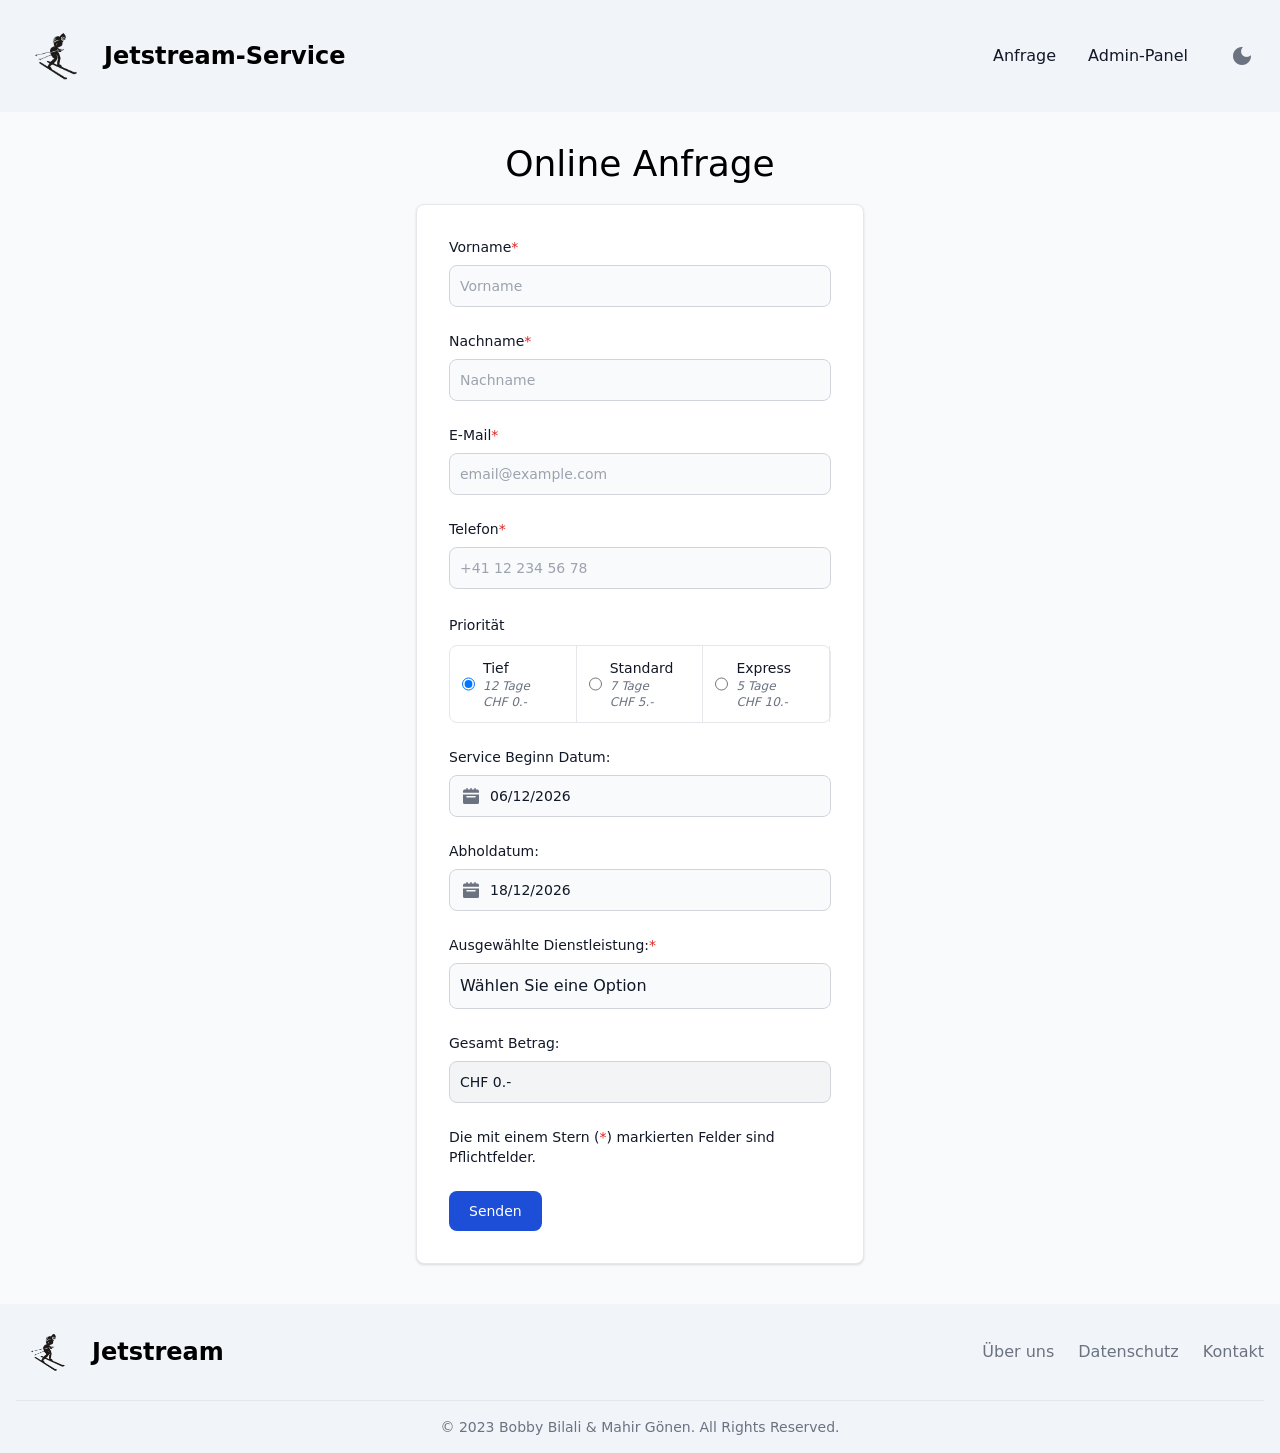
==== JetstreamSkiserviceAPI/wwwroot/index.html @ 2a2b3fb5 "add validation, change frontend into wwwroot" ====
<!DOCTYPE html>
<html lang="en">
  <head>
    <!-- TEMPLATE_START: templates\head.html -->
    <meta charset="UTF-8" />
    <meta name="viewport" content="width=device-width, initial-scale=1.0" />
    <link
      rel="stylesheet"
      href="https://fonts.googleapis.com/css2?family=Material+Symbols+Outlined:opsz,wght,FILL,GRAD@20..48,100..700,0..1,-50..200"
    />
    <link href="./css/styles.css" rel="stylesheet" />

    <!-- TEMPLATE_END: templates\head.html -->
    <title>Online Anfrage</title>
  </head>
  <body class="flex flex-col">
    <!-- TEMPLATE_START: templates\navigation.html -->
    <nav
      class="fixed z-50 w-full border-gray-200 dark:bg-gray-900 bg-slate-100"
    >
      <div
        class="flex flex-wrap items-center justify-between max-w-screen-xl p-4 mx-auto"
      >
        <a href="index.html" class="flex items-center">
          <img src="./assets/img/logo.png" class="h-20 mr-2 logo" alt="Logo" />
          <span
            class="self-center text-2xl font-semibold whitespace-nowrap dark:text-white"
            >Jetstream-Service</span
          >
        </a>
        <button
          data-collapse-toggle="navbar-default"
          type="button"
          class="inline-flex items-center justify-center w-10 h-10 p-2 text-sm text-gray-500 rounded-lg md:hidden hover:bg-gray-100 focus:outline-none focus:ring-2 focus:ring-gray-200 dark:text-gray-400 dark:hover:bg-gray-700 dark:focus:ring-gray-600"
          aria-controls="navbar-default"
          aria-expanded="false"
        >
          <span class="sr-only">Open main menu</span>
          <svg
            class="w-5 h-5"
            aria-hidden="true"
            xmlns="http://www.w3.org/2000/svg"
            fill="none"
            viewBox="0 0 17 14"
          >
            <path
              stroke="currentColor"
              stroke-linecap="round"
              stroke-linejoin="round"
              stroke-width="2"
              d="M1 1h15M1 7h15M1 13h15"
            />
          </svg>
        </button>
        <div class="hidden w-full md:block md:w-auto" id="navbar-menu">
          <ul
            class="flex flex-col items-center p-4 mt-4 font-medium border rounded-lg md:p-0 md:flex-row md:space-x-8 md:mt-0 md:border-0 dark:bg-gray-800 md:dark:bg-gray-900 dark:border-gray-700"
          >
            <li>
              <a
                data-page="form"
                href="index.html"
                class="block py-2 pl-3 pr-4 text-gray-900 rounded hover:bg-gray-100 md:hover:bg-transparent md:border-0 md:hover:text-blue-700 md:p-0 dark:text-white md:dark:hover:text-blue-500 dark:hover:bg-gray-700 dark:hover:text-white md:dark:hover:bg-transparent"
                >Anfrage</a
              >
            </li>
            <li>
              <a
                data-page="admin"
                href="admin.html"
                class="block py-2 pl-3 pr-4 text-gray-900 rounded hover:bg-gray-100 md:hover:bg-transparent md:border-0 md:hover:text-blue-700 md:p-0 dark:text-white md:dark:hover:text-blue-500 dark:hover:bg-gray-700 dark:hover:text-white md:dark:hover:bg-transparent"
                >Admin-Panel</a
              >
            </li>
            <li>
              <button
                id="theme-toggle"
                type="button"
                class="text-gray-500 dark:text-gray-400 hover:bg-gray-100 dark:hover:bg-gray-700 focus:outline-none focus:ring-4 focus:ring-gray-200 dark:focus:ring-gray-700 rounded-lg text-sm p-2.5"
              >
                <span
                  class="flex justify-start material-symbols-outlined material-fill"
                  id="theme-toggle-icon"
                >
                  dark_mode
                </span>
              </button>
            </li>
          </ul>
        </div>
      </div>
    </nav>

    <!-- TEMPLATE_END: templates\navigation.html -->
    <div
      class="flex items-center justify-center min-h-[70vh] flex-1 flex-col bg-slate-50 dark:bg-slate-800"
      id="form-wrapper"
    >
      <h1 class="pb-5 text-4xl text-center mt-36 dark:text-slate-100">
        Online Anfrage
      </h1>

      <div
        class="w-full max-w-md p-4 mb-10 bg-white border border-gray-200 rounded-lg shadow sm:p-6 md:p-8 dark:bg-gray-800 dark:border-gray-700"
      >
        <form id="submitForm">
          <!-- input -->
          <div class="mb-6">
            <label
              for="firstname"
              class="block mb-2 text-sm font-medium text-gray-900 dark:text-white"
              >Vorname<span class="text-red-600">*</span></label
            >

            <input
              type="text"
              id="firstname"
              class="bg-gray-50 border border-gray-300 text-gray-900 text-sm rounded-lg focus:ring-blue-500 focus:border-blue-500 block w-full p-2.5 dark:bg-gray-700 dark:border-gray-600 dark:placeholder-gray-400 dark:text-white dark:focus:ring-blue-500 dark:focus:border-blue-500"
              placeholder="Vorname"
              required
            />
            <p class="mb-2 text-red-600" id="errorMessageFirstName"></p>
          </div>

          <div class="mb-6">
            <label
              for="lastname"
              class="block mb-2 text-sm font-medium text-gray-900 dark:text-white"
              >Nachname<span class="text-red-600">*</span></label
            >
            <input
              type="text"
              id="lastname"
              class="bg-gray-50 border border-gray-300 text-gray-900 text-sm rounded-lg focus:ring-blue-500 focus:border-blue-500 block w-full p-2.5 dark:bg-gray-700 dark:border-gray-600 dark:placeholder-gray-400 dark:text-white dark:focus:ring-blue-500 dark:focus:border-blue-500"
              placeholder="Nachname"
              required
            />
            <p class="mb-2 text-red-600" id="errorMessageLastName"></p>
          </div>

          <div class="mb-6">
            <label
              for="email"
              class="block mb-2 text-sm font-medium text-gray-900 dark:text-white"
              >E-Mail<span class="text-red-600">*</span></label
            >
            <input
              type="email"
              id="email"
              class="bg-gray-50 border border-gray-300 text-gray-900 text-sm rounded-lg focus:ring-blue-500 focus:border-blue-500 block w-full p-2.5 dark:bg-gray-700 dark:border-gray-600 dark:placeholder-gray-400 dark:text-white dark:focus:ring-blue-500 dark:focus:border-blue-500"
              placeholder="email@example.com"
              required
            />
            <p class="mb-2 text-red-600" id="errorMessageEmail"></p>
          </div>

          <div class="mb-6">
            <label
              for="phone"
              class="block mb-2 text-sm font-medium text-gray-900 dark:text-white"
              >Telefon<span class="text-red-600">*</span></label
            >
            <input
              type="text"
              id="phone"
              class="bg-gray-50 border border-gray-300 text-gray-900 text-sm rounded-lg focus:ring-blue-500 focus:border-blue-500 block w-full p-2.5 dark:bg-gray-700 dark:border-gray-600 dark:placeholder-gray-400 dark:text-white dark:focus:ring-blue-500 dark:focus:border-blue-500"
              placeholder="+41 12 234 56 78"
              required
            />
            <p class="mb-2 text-red-600" id="errorMessagePhone"></p>
          </div>

          <!-- Priority -->
          <div class="mb-2">
            <label
              class="mb-4 text-sm font-medium text-gray-900 dark:text-white"
            >
              Priorität
            </label>
          </div>
          <ul
            class="items-center w-full text-sm font-medium text-gray-900 bg-white border border-gray-200 rounded-lg select-none sm:flex dark:bg-gray-700 dark:border-gray-600 dark:text-white"
          >
            <li
              class="w-full border-b border-gray-200 sm:border-b-0 sm:border-r dark:border-gray-600"
            >
              <div class="flex items-center pl-3">
                <input
                  id="horizontal-list-radio-license"
                  type="radio"
                  value="Tief"
                  name="list-radio"
                  class="w-4 h-4 text-blue-600 bg-gray-100 border-gray-300 cursor-pointer dark:bg-gray-600 dark:border-gray-500"
                  checked
                />
                <label
                  for="horizontal-list-radio-license"
                  class="w-full py-3 ml-2 text-sm font-medium text-gray-900 cursor-pointer dark:text-gray-300"
                  >Tief
                  <div class="text-xs italic text-gray-500">
                    <span>12 Tage</span>
                    <p>CHF 0.-</p>
                  </div>
                </label>
              </div>
            </li>
            <li
              class="w-full border-b border-gray-200 sm:border-b-0 sm:border-r dark:border-gray-600"
            >
              <div class="flex items-center pl-3">
                <input
                  id="horizontal-list-radio-id"
                  type="radio"
                  value="Standard"
                  name="list-radio"
                  class="w-4 h-4 text-blue-600 bg-gray-100 border-gray-300 cursor-pointer dark:bg-gray-600 dark:border-gray-500"
                />
                <label
                  for="horizontal-list-radio-id"
                  class="w-full py-3 ml-2 text-sm font-medium text-gray-900 cursor-pointer dark:text-gray-300"
                  >Standard
                  <div class="text-xs italic text-gray-500">
                    <span>7 Tage</span>
                    <p>CHF 5.-</p>
                  </div>
                </label>
              </div>
            </li>
            <li
              class="w-full border-b border-gray-200 sm:border-b-0 sm:border-r dark:border-gray-600"
            >
              <div class="flex items-center pl-3">
                <input
                  id="horizontal-list-radio-millitary"
                  type="radio"
                  value="Express"
                  name="list-radio"
                  class="w-4 h-4 text-blue-600 bg-gray-100 border-gray-300 cursor-pointer dark:bg-gray-600 dark:border-gray-500"
                />
                <label
                  for="horizontal-list-radio-millitary"
                  class="w-full py-3 ml-2 text-sm font-medium text-gray-900 cursor-pointer dark:text-gray-300"
                  >Express
                  <div class="text-xs italic text-gray-500">
                    <span>5 Tage</span>
                    <p>CHF 10.-</p>
                  </div>
                </label>
              </div>
            </li>
          </ul>

          <!-- Date picker -->
          <div class="hidden">
            <div class="days">
              <div
                class="grid flex-1 block grid-cols-7 mb-1 text-sm font-semibold leading-9 text-center text-gray-900 border-0 rounded-lg cursor-default days-of-week dow"
              ></div>
              <div
                class="grid flex-1 block w-64 h-6 grid-cols-7 text-sm font-medium font-semibold leading-6 leading-9 text-center text-gray-500 text-gray-900 border-0 rounded-lg cursor-default datepicker-grid dark:text-gray-400"
              ></div>
            </div>
            <div class="calendar-weeks">
              <div class="flex days-of-week">
                <span
                  class="h-6 text-sm font-medium leading-6 text-gray-500 dow dark:text-gray-400"
                ></span>
              </div>
              <div
                class="flex-1 block text-sm font-semibold leading-9 text-center text-gray-900 border-0 rounded-lg cursor-default weeks week"
              ></div>
            </div>
          </div>
          <div class="mt-6 mb-4">
            <label
              for="date"
              class="block mb-2 text-sm font-medium text-gray-900 dark:text-white"
              >Service Beginn Datum:</label
            >

            <div class="relative">
              <div
                class="absolute inset-y-0 left-0 flex items-center pl-3.5 pointer-events-none"
              >
                <svg
                  class="w-4 h-4 text-gray-500 dark:text-gray-400"
                  aria-hidden="true"
                  xmlns="http://www.w3.org/2000/svg"
                  fill="currentColor"
                  viewBox="0 0 20 20"
                >
                  <path
                    d="M20 4a2 2 0 0 0-2-2h-2V1a1 1 0 0 0-2 0v1h-3V1a1 1 0 0 0-2 0v1H6V1a1 1 0 0 0-2 0v1H2a2 2 0 0 0-2 2v2h20V4ZM0 18a2 2 0 0 0 2 2h16a2 2 0 0 0 2-2V8H0v10Zm5-8h10a1 1 0 0 1 0 2H5a1 1 0 0 1 0-2Z"
                  />
                </svg>
              </div>
              <input
                id="startDate"
                datepicker
                type="text"
                class="bg-gray-50 border border-gray-300 text-gray-900 text-sm rounded-lg focus:ring-blue-500 focus:border-blue-500 block w-full pl-10 p-2.5 dark:bg-gray-700 dark:border-gray-600 dark:placeholder-gray-400 dark:text-white dark:focus:ring-blue-500 dark:focus:border-blue-500"
                placeholder="Select date"
                readonly
              />
            </div>
          </div>

          <div class="mt-6 mb-4">
            <label
              for="date"
              class="block mb-2 text-sm font-medium text-gray-900 dark:text-white"
              >Abholdatum:</label
            >

            <div class="relative">
              <div
                class="absolute inset-y-0 left-0 flex items-center pl-3.5 pointer-events-none"
              >
                <svg
                  class="w-4 h-4 text-gray-500 dark:text-gray-400"
                  aria-hidden="true"
                  xmlns="http://www.w3.org/2000/svg"
                  fill="currentColor"
                  viewBox="0 0 20 20"
                >
                  <path
                    d="M20 4a2 2 0 0 0-2-2h-2V1a1 1 0 0 0-2 0v1h-3V1a1 1 0 0 0-2 0v1H6V1a1 1 0 0 0-2 0v1H2a2 2 0 0 0-2 2v2h20V4ZM0 18a2 2 0 0 0 2 2h16a2 2 0 0 0 2-2V8H0v10Zm5-8h10a1 1 0 0 1 0 2H5a1 1 0 0 1 0-2Z"
                  />
                </svg>
              </div>
              <input
                id="endDate"
                type="text"
                class="bg-gray-50 border border-gray-300 text-gray-900 text-sm rounded-lg focus:ring-blue-500 focus:border-blue-500 block w-full pl-10 p-2.5 dark:bg-gray-700 dark:border-gray-600 dark:placeholder-gray-400 dark:text-white dark:focus:ring-blue-500 dark:focus:border-blue-500"
                readonly
              />
            </div>
          </div>

          <span
            class="block mt-6 mb-2 text-sm font-medium text-gray-900 dark:text-white"
            >Ausgewählte Dienstleistung:<span class="text-red-600"
              >*</span
            ></span
          >

          <div class="relative">
            <!-- Dropdown -->
            <select
              id="serviceDropdown"
              class="appearance-none block w-full bg-gray-50 border border-gray-300 text-gray-900 rounded-lg focus:border-blue-500 dark:bg-gray-700 dark:border-gray-600 dark:text-white dark:focus:border-blue-500 p-2.5 pr-9"
              required
            >
              <option value="" disabled selected>Wählen Sie eine Option</option>
              <option value="Kleiner Service">
                Kleiner Service | CHF 49.-
              </option>
              <option value="Grosser Service">
                Grosser Service | CHF 69.-
              </option>
              <option value="Rennski Service">
                Rennski Service | CHF 99.-
              </option>
              <option value="Bindungen montieren und einstellen">
                Bindung montieren und einstellen CHF 39.-
              </option>
              <option value="Fell zuschneiden">
                Fell zuschneiden pro Paar | CHF 25.-
              </option>
              <option value="Heisswachsen">Heisswachsen CHF 18.-</option>
            </select>
          </div>
          <div class="mt-6">
            <span
              class="block mt-6 mb-2 text-sm font-medium text-gray-900 dark:text-white"
              >Gesamt Betrag:</span
            >
            <input
              type="text"
              id="total"
              class="bg-gray-100 border border-gray-300 text-gray-900 text-sm rounded-lg focus:ring-blue-500 focus:border-blue-500 block w-full p-2.5 cursor-not-allowed dark:bg-gray-700 dark:border-gray-600 dark:placeholder-gray-400 dark:text-gray-400 dark:focus:ring-blue-500 dark:focus:border-blue-500"
              readonly
            />
          </div>

          <span
            class="block mt-6 mb-2 text-sm font-medium text-gray-900 dark:text-white"
            >Die mit einem Stern (<span class="text-red-600">*</span>)
            markierten Felder sind Pflichtfelder.</span
          >

          <!-- Submit Button -->
          <div class="flex items-start mt-6">
            <button
              type="submit"
              class="text-white bg-blue-700 hover:bg-blue-800 focus:ring-4 focus:outline-none focus:ring-blue-300 font-medium rounded-lg text-sm w-full sm:w-auto px-5 py-2.5 text-center dark:bg-blue-600 dark:hover:bg-blue-700 dark:focus:ring-blue-800"
            >
              Senden
            </button>
          </div>
        </form>
      </div>
    </div>
    <!-- TEMPLATE_START: templates\footer.html -->
    <footer class="flex bg-slate-100 snap-start dark:bg-gray-900">
      <div class="w-full p-4 mx-auto md:py-4">
        <div class="sm:flex sm:items-center sm:justify-between">
          <a href="#" class="flex items-center mb-4 sm:mb-0">
            <img
              src="assets/img/logo.png"
              class="h-16 mr-3 logo"
              alt="Jetstream Logo"
            />
            <span
              class="self-center text-2xl font-semibold whitespace-nowrap dark:text-white"
              >Jetstream</span
            >
          </a>
          <ul
            class="flex flex-wrap items-center mb-6 text-base text-gray-500 text-md sm:mb-0 dark:text-gray-400"
          >
            <li>
              <a href="about.html" class="mr-4 hover:underline md:mr-6"
                >Über uns</a
              >
            </li>
            <li>
              <a href="policies.html" class="mr-4 hover:underline md:mr-6"
                >Datenschutz</a
              >
            </li>
            <li>
              <a href="contact.html" class="hover:underline">Kontakt</a>
            </li>
          </ul>
        </div>
        <hr
          class="my-6 border-gray-200 sm:mx-auto dark:border-gray-700 lg:my-4"
        />
        <span
          class="block text-sm text-gray-500 sm:text-center dark:text-gray-400"
          >© 2023
          <a
            href="https://github.com/BiluliB"
            target="_blank"
            class="hover:underline"
          >
            Bobby Bilali
          </a>
          <span>&</span>
          <a
            href="https://github.com/mahgoe"
            target="_blank"
            class="hover:underline"
            >Mahir Gönen</a
          >. All Rights Reserved.</span
        >
      </div>
    </footer>

    <!-- TEMPLATE_END: templates\footer.html -->
    <script src="./js/main.js"></script>
    <script src="./js/form.js"></script>
    <script src="./js/calendar.js"></script>
  </body>
</html>
---- JetstreamSkiserviceAPI/wwwroot/css/styles.css ----
/*
! tailwindcss v3.3.5 | MIT License | https://tailwindcss.com
*/

/*
1. Prevent padding and border from affecting element width. (https://github.com/mozdevs/cssremedy/issues/4)
2. Allow adding a border to an element by just adding a border-width. (https://github.com/tailwindcss/tailwindcss/pull/116)
*/

*,
::before,
::after {
  box-sizing: border-box;
  /* 1 */
  border-width: 0;
  /* 2 */
  border-style: solid;
  /* 2 */
  border-color: #e5e7eb;
  /* 2 */
}

::before,
::after {
  --tw-content: '';
}

/*
1. Use a consistent sensible line-height in all browsers.
2. Prevent adjustments of font size after orientation changes in iOS.
3. Use a more readable tab size.
4. Use the user's configured `sans` font-family by default.
5. Use the user's configured `sans` font-feature-settings by default.
6. Use the user's configured `sans` font-variation-settings by default.
*/

html {
  line-height: 1.5;
  /* 1 */
  -webkit-text-size-adjust: 100%;
  /* 2 */
  -moz-tab-size: 4;
  /* 3 */
  -o-tab-size: 4;
     tab-size: 4;
  /* 3 */
  font-family: ui-sans-serif, system-ui, -apple-system, BlinkMacSystemFont, "Segoe UI", Roboto, "Helvetica Neue", Arial, "Noto Sans", sans-serif, "Apple Color Emoji", "Segoe UI Emoji", "Segoe UI Symbol", "Noto Color Emoji";
  /* 4 */
  font-feature-settings: normal;
  /* 5 */
  font-variation-settings: normal;
  /* 6 */
}

/*
1. Remove the margin in all browsers.
2. Inherit line-height from `html` so users can set them as a class directly on the `html` element.
*/

body {
  margin: 0;
  /* 1 */
  line-height: inherit;
  /* 2 */
}

/*
1. Add the correct height in Firefox.
2. Correct the inheritance of border color in Firefox. (https://bugzilla.mozilla.org/show_bug.cgi?id=190655)
3. Ensure horizontal rules are visible by default.
*/

hr {
  height: 0;
  /* 1 */
  color: inherit;
  /* 2 */
  border-top-width: 1px;
  /* 3 */
}

/*
Add the correct text decoration in Chrome, Edge, and Safari.
*/

abbr:where([title]) {
  -webkit-text-decoration: underline dotted;
          text-decoration: underline dotted;
}

/*
Remove the default font size and weight for headings.
*/

h1,
h2,
h3,
h4,
h5,
h6 {
  font-size: inherit;
  font-weight: inherit;
}

/*
Reset links to optimize for opt-in styling instead of opt-out.
*/

a {
  color: inherit;
  text-decoration: inherit;
}

/*
Add the correct font weight in Edge and Safari.
*/

b,
strong {
  font-weight: bolder;
}

/*
1. Use the user's configured `mono` font family by default.
2. Correct the odd `em` font sizing in all browsers.
*/

code,
kbd,
samp,
pre {
  font-family: ui-monospace, SFMono-Regular, Menlo, Monaco, Consolas, "Liberation Mono", "Courier New", monospace;
  /* 1 */
  font-size: 1em;
  /* 2 */
}

/*
Add the correct font size in all browsers.
*/

small {
  font-size: 80%;
}

/*
Prevent `sub` and `sup` elements from affecting the line height in all browsers.
*/

sub,
sup {
  font-size: 75%;
  line-height: 0;
  position: relative;
  vertical-align: baseline;
}

sub {
  bottom: -0.25em;
}

sup {
  top: -0.5em;
}

/*
1. Remove text indentation from table contents in Chrome and Safari. (https://bugs.chromium.org/p/chromium/issues/detail?id=999088, https://bugs.webkit.org/show_bug.cgi?id=201297)
2. Correct table border color inheritance in all Chrome and Safari. (https://bugs.chromium.org/p/chromium/issues/detail?id=935729, https://bugs.webkit.org/show_bug.cgi?id=195016)
3. Remove gaps between table borders by default.
*/

table {
  text-indent: 0;
  /* 1 */
  border-color: inherit;
  /* 2 */
  border-collapse: collapse;
  /* 3 */
}

/*
1. Change the font styles in all browsers.
2. Remove the margin in Firefox and Safari.
3. Remove default padding in all browsers.
*/

button,
input,
optgroup,
select,
textarea {
  font-family: inherit;
  /* 1 */
  font-feature-settings: inherit;
  /* 1 */
  font-variation-settings: inherit;
  /* 1 */
  font-size: 100%;
  /* 1 */
  font-weight: inherit;
  /* 1 */
  line-height: inherit;
  /* 1 */
  color: inherit;
  /* 1 */
  margin: 0;
  /* 2 */
  padding: 0;
  /* 3 */
}

/*
Remove the inheritance of text transform in Edge and Firefox.
*/

button,
select {
  text-transform: none;
}

/*
1. Correct the inability to style clickable types in iOS and Safari.
2. Remove default button styles.
*/

button,
[type='button'],
[type='reset'],
[type='submit'] {
  -webkit-appearance: button;
  /* 1 */
  background-color: transparent;
  /* 2 */
  background-image: none;
  /* 2 */
}

/*
Use the modern Firefox focus style for all focusable elements.
*/

:-moz-focusring {
  outline: auto;
}

/*
Remove the additional `:invalid` styles in Firefox. (https://github.com/mozilla/gecko-dev/blob/2f9eacd9d3d995c937b4251a5557d95d494c9be1/layout/style/res/forms.css#L728-L737)
*/

:-moz-ui-invalid {
  box-shadow: none;
}

/*
Add the correct vertical alignment in Chrome and Firefox.
*/

progress {
  vertical-align: baseline;
}

/*
Correct the cursor style of increment and decrement buttons in Safari.
*/

::-webkit-inner-spin-button,
::-webkit-outer-spin-button {
  height: auto;
}

/*
1. Correct the odd appearance in Chrome and Safari.
2. Correct the outline style in Safari.
*/

[type='search'] {
  -webkit-appearance: textfield;
  /* 1 */
  outline-offset: -2px;
  /* 2 */
}

/*
Remove the inner padding in Chrome and Safari on macOS.
*/

::-webkit-search-decoration {
  -webkit-appearance: none;
}

/*
1. Correct the inability to style clickable types in iOS and Safari.
2. Change font properties to `inherit` in Safari.
*/

::-webkit-file-upload-button {
  -webkit-appearance: button;
  /* 1 */
  font: inherit;
  /* 2 */
}

/*
Add the correct display in Chrome and Safari.
*/

summary {
  display: list-item;
}

/*
Removes the default spacing and border for appropriate elements.
*/

blockquote,
dl,
dd,
h1,
h2,
h3,
h4,
h5,
h6,
hr,
figure,
p,
pre {
  margin: 0;
}

fieldset {
  margin: 0;
  padding: 0;
}

legend {
  padding: 0;
}

ol,
ul,
menu {
  list-style: none;
  margin: 0;
  padding: 0;
}

/*
Reset default styling for dialogs.
*/

dialog {
  padding: 0;
}

/*
Prevent resizing textareas horizontally by default.
*/

textarea {
  resize: vertical;
}

/*
1. Reset the default placeholder opacity in Firefox. (https://github.com/tailwindlabs/tailwindcss/issues/3300)
2. Set the default placeholder color to the user's configured gray 400 color.
*/

input::-moz-placeholder, textarea::-moz-placeholder {
  opacity: 1;
  /* 1 */
  color: #9ca3af;
  /* 2 */
}

input::placeholder,
textarea::placeholder {
  opacity: 1;
  /* 1 */
  color: #9ca3af;
  /* 2 */
}

/*
Set the default cursor for buttons.
*/

button,
[role="button"] {
  cursor: pointer;
}

/*
Make sure disabled buttons don't get the pointer cursor.
*/

:disabled {
  cursor: default;
}

/*
1. Make replaced elements `display: block` by default. (https://github.com/mozdevs/cssremedy/issues/14)
2. Add `vertical-align: middle` to align replaced elements more sensibly by default. (https://github.com/jensimmons/cssremedy/issues/14#issuecomment-634934210)
   This can trigger a poorly considered lint error in some tools but is included by design.
*/

img,
svg,
video,
canvas,
audio,
iframe,
embed,
object {
  display: block;
  /* 1 */
  vertical-align: middle;
  /* 2 */
}

/*
Constrain images and videos to the parent width and preserve their intrinsic aspect ratio. (https://github.com/mozdevs/cssremedy/issues/14)
*/

img,
video {
  max-width: 100%;
  height: auto;
}

/* Make elements with the HTML hidden attribute stay hidden by default */

[hidden] {
  display: none;
}

*, ::before, ::after {
  --tw-border-spacing-x: 0;
  --tw-border-spacing-y: 0;
  --tw-translate-x: 0;
  --tw-translate-y: 0;
  --tw-rotate: 0;
  --tw-skew-x: 0;
  --tw-skew-y: 0;
  --tw-scale-x: 1;
  --tw-scale-y: 1;
  --tw-pan-x:  ;
  --tw-pan-y:  ;
  --tw-pinch-zoom:  ;
  --tw-scroll-snap-strictness: proximity;
  --tw-gradient-from-position:  ;
  --tw-gradient-via-position:  ;
  --tw-gradient-to-position:  ;
  --tw-ordinal:  ;
  --tw-slashed-zero:  ;
  --tw-numeric-figure:  ;
  --tw-numeric-spacing:  ;
  --tw-numeric-fraction:  ;
  --tw-ring-inset:  ;
  --tw-ring-offset-width: 0px;
  --tw-ring-offset-color: #fff;
  --tw-ring-color: rgb(59 130 246 / 0.5);
  --tw-ring-offset-shadow: 0 0 #0000;
  --tw-ring-shadow: 0 0 #0000;
  --tw-shadow: 0 0 #0000;
  --tw-shadow-colored: 0 0 #0000;
  --tw-blur:  ;
  --tw-brightness:  ;
  --tw-contrast:  ;
  --tw-grayscale:  ;
  --tw-hue-rotate:  ;
  --tw-invert:  ;
  --tw-saturate:  ;
  --tw-sepia:  ;
  --tw-drop-shadow:  ;
  --tw-backdrop-blur:  ;
  --tw-backdrop-brightness:  ;
  --tw-backdrop-contrast:  ;
  --tw-backdrop-grayscale:  ;
  --tw-backdrop-hue-rotate:  ;
  --tw-backdrop-invert:  ;
  --tw-backdrop-opacity:  ;
  --tw-backdrop-saturate:  ;
  --tw-backdrop-sepia:  ;
}

::backdrop {
  --tw-border-spacing-x: 0;
  --tw-border-spacing-y: 0;
  --tw-translate-x: 0;
  --tw-translate-y: 0;
  --tw-rotate: 0;
  --tw-skew-x: 0;
  --tw-skew-y: 0;
  --tw-scale-x: 1;
  --tw-scale-y: 1;
  --tw-pan-x:  ;
  --tw-pan-y:  ;
  --tw-pinch-zoom:  ;
  --tw-scroll-snap-strictness: proximity;
  --tw-gradient-from-position:  ;
  --tw-gradient-via-position:  ;
  --tw-gradient-to-position:  ;
  --tw-ordinal:  ;
  --tw-slashed-zero:  ;
  --tw-numeric-figure:  ;
  --tw-numeric-spacing:  ;
  --tw-numeric-fraction:  ;
  --tw-ring-inset:  ;
  --tw-ring-offset-width: 0px;
  --tw-ring-offset-color: #fff;
  --tw-ring-color: rgb(59 130 246 / 0.5);
  --tw-ring-offset-shadow: 0 0 #0000;
  --tw-ring-shadow: 0 0 #0000;
  --tw-shadow: 0 0 #0000;
  --tw-shadow-colored: 0 0 #0000;
  --tw-blur:  ;
  --tw-brightness:  ;
  --tw-contrast:  ;
  --tw-grayscale:  ;
  --tw-hue-rotate:  ;
  --tw-invert:  ;
  --tw-saturate:  ;
  --tw-sepia:  ;
  --tw-drop-shadow:  ;
  --tw-backdrop-blur:  ;
  --tw-backdrop-brightness:  ;
  --tw-backdrop-contrast:  ;
  --tw-backdrop-grayscale:  ;
  --tw-backdrop-hue-rotate:  ;
  --tw-backdrop-invert:  ;
  --tw-backdrop-opacity:  ;
  --tw-backdrop-saturate:  ;
  --tw-backdrop-sepia:  ;
}

.container {
  width: 100%;
}

@media (min-width: 640px) {
  .container {
    max-width: 640px;
  }
}

@media (min-width: 768px) {
  .container {
    max-width: 768px;
  }
}

@media (min-width: 1024px) {
  .container {
    max-width: 1024px;
  }
}

@media (min-width: 1280px) {
  .container {
    max-width: 1280px;
  }
}

@media (min-width: 1536px) {
  .container {
    max-width: 1536px;
  }
}

.sr-only {
  position: absolute;
  width: 1px;
  height: 1px;
  padding: 0;
  margin: -1px;
  overflow: hidden;
  clip: rect(0, 0, 0, 0);
  white-space: nowrap;
  border-width: 0;
}

.pointer-events-none {
  pointer-events: none;
}

.fixed {
  position: fixed;
}

.absolute {
  position: absolute;
}

.relative {
  position: relative;
}

.inset-0 {
  inset: 0px;
}

.inset-y-0 {
  top: 0px;
  bottom: 0px;
}

.left-0 {
  left: 0px;
}

.z-50 {
  z-index: 50;
}

.mx-auto {
  margin-left: auto;
  margin-right: auto;
}

.my-6 {
  margin-top: 1.5rem;
  margin-bottom: 1.5rem;
}

.mb-1 {
  margin-bottom: 0.25rem;
}

.mb-10 {
  margin-bottom: 2.5rem;
}

.mb-2 {
  margin-bottom: 0.5rem;
}

.mb-4 {
  margin-bottom: 1rem;
}

.mb-6 {
  margin-bottom: 1.5rem;
}

.ml-2 {
  margin-left: 0.5rem;
}

.mr-2 {
  margin-right: 0.5rem;
}

.mr-3 {
  margin-right: 0.75rem;
}

.mr-4 {
  margin-right: 1rem;
}

.mt-3 {
  margin-top: 0.75rem;
}

.mt-36 {
  margin-top: 9rem;
}

.mt-4 {
  margin-top: 1rem;
}

.mt-5 {
  margin-top: 1.25rem;
}

.mt-6 {
  margin-top: 1.5rem;
}

.mt-8 {
  margin-top: 2rem;
}

.block {
  display: block;
}

.inline {
  display: inline;
}

.flex {
  display: flex;
}

.inline-flex {
  display: inline-flex;
}

.grid {
  display: grid;
}

.hidden {
  display: none;
}

.h-10 {
  height: 2.5rem;
}

.h-16 {
  height: 4rem;
}

.h-20 {
  height: 5rem;
}

.h-4 {
  height: 1rem;
}

.h-5 {
  height: 1.25rem;
}

.h-6 {
  height: 1.5rem;
}

.h-\[80vh\] {
  height: 80vh;
}

.h-screen {
  height: 100vh;
}

.h-\[90vh\] {
  height: 90vh;
}

.min-h-\[70vh\] {
  min-height: 70vh;
}

.min-h-screen {
  min-height: 100vh;
}

.w-10 {
  width: 2.5rem;
}

.w-4 {
  width: 1rem;
}

.w-5 {
  width: 1.25rem;
}

.w-64 {
  width: 16rem;
}

.w-full {
  width: 100%;
}

.max-w-7xl {
  max-width: 80rem;
}

.max-w-md {
  max-width: 28rem;
}

.max-w-screen-xl {
  max-width: 1280px;
}

.flex-1 {
  flex: 1 1 0%;
}

.transform {
  transform: translate(var(--tw-translate-x), var(--tw-translate-y)) rotate(var(--tw-rotate)) skewX(var(--tw-skew-x)) skewY(var(--tw-skew-y)) scaleX(var(--tw-scale-x)) scaleY(var(--tw-scale-y));
}

.cursor-default {
  cursor: default;
}

.cursor-not-allowed {
  cursor: not-allowed;
}

.cursor-pointer {
  cursor: pointer;
}

.select-none {
  -webkit-user-select: none;
     -moz-user-select: none;
          user-select: none;
}

.snap-start {
  scroll-snap-align: start;
}

.appearance-none {
  -webkit-appearance: none;
     -moz-appearance: none;
          appearance: none;
}

.grid-cols-7 {
  grid-template-columns: repeat(7, minmax(0, 1fr));
}

.flex-col {
  flex-direction: column;
}

.flex-wrap {
  flex-wrap: wrap;
}

.items-start {
  align-items: flex-start;
}

.items-end {
  align-items: flex-end;
}

.items-center {
  align-items: center;
}

.justify-start {
  justify-content: flex-start;
}

.justify-end {
  justify-content: flex-end;
}

.justify-center {
  justify-content: center;
}

.justify-between {
  justify-content: space-between;
}

.space-y-3 > :not([hidden]) ~ :not([hidden]) {
  --tw-space-y-reverse: 0;
  margin-top: calc(0.75rem * calc(1 - var(--tw-space-y-reverse)));
  margin-bottom: calc(0.75rem * var(--tw-space-y-reverse));
}

.self-center {
  align-self: center;
}

.overflow-auto {
  overflow: auto;
}

.overflow-hidden {
  overflow: hidden;
}

.overflow-y-auto {
  overflow-y: auto;
}

.whitespace-nowrap {
  white-space: nowrap;
}

.rounded {
  border-radius: 0.25rem;
}

.rounded-full {
  border-radius: 9999px;
}

.rounded-lg {
  border-radius: 0.5rem;
}

.border {
  border-width: 1px;
}

.border-0 {
  border-width: 0px;
}

.border-2 {
  border-width: 2px;
}

.border-b {
  border-bottom-width: 1px;
}

.border-blue-700 {
  --tw-border-opacity: 1;
  border-color: rgb(29 78 216 / var(--tw-border-opacity));
}

.border-gray-200 {
  --tw-border-opacity: 1;
  border-color: rgb(229 231 235 / var(--tw-border-opacity));
}

.border-gray-300 {
  --tw-border-opacity: 1;
  border-color: rgb(209 213 219 / var(--tw-border-opacity));
}

.bg-blue-700 {
  --tw-bg-opacity: 1;
  background-color: rgb(29 78 216 / var(--tw-bg-opacity));
}

.bg-gray-100 {
  --tw-bg-opacity: 1;
  background-color: rgb(243 244 246 / var(--tw-bg-opacity));
}

.bg-gray-50 {
  --tw-bg-opacity: 1;
  background-color: rgb(249 250 251 / var(--tw-bg-opacity));
}

.bg-green-100 {
  --tw-bg-opacity: 1;
  background-color: rgb(220 252 231 / var(--tw-bg-opacity));
}

.bg-green-200 {
  --tw-bg-opacity: 1;
  background-color: rgb(187 247 208 / var(--tw-bg-opacity));
}

.bg-red-100 {
  --tw-bg-opacity: 1;
  background-color: rgb(254 226 226 / var(--tw-bg-opacity));
}

.bg-red-200 {
  --tw-bg-opacity: 1;
  background-color: rgb(254 202 202 / var(--tw-bg-opacity));
}

.bg-slate-100 {
  --tw-bg-opacity: 1;
  background-color: rgb(241 245 249 / var(--tw-bg-opacity));
}

.bg-slate-50 {
  --tw-bg-opacity: 1;
  background-color: rgb(248 250 252 / var(--tw-bg-opacity));
}

.bg-white {
  --tw-bg-opacity: 1;
  background-color: rgb(255 255 255 / var(--tw-bg-opacity));
}

.bg-red-700 {
  --tw-bg-opacity: 1;
  background-color: rgb(185 28 28 / var(--tw-bg-opacity));
}

.stroke-green-600 {
  stroke: #16a34a;
}

.stroke-red-600 {
  stroke: #dc2626;
}

.p-2 {
  padding: 0.5rem;
}

.p-2\.5 {
  padding: 0.625rem;
}

.p-4 {
  padding: 1rem;
}

.p-8 {
  padding: 2rem;
}

.px-4 {
  padding-left: 1rem;
  padding-right: 1rem;
}

.px-5 {
  padding-left: 1.25rem;
  padding-right: 1.25rem;
}

.py-2 {
  padding-top: 0.5rem;
  padding-bottom: 0.5rem;
}

.py-2\.5 {
  padding-top: 0.625rem;
  padding-bottom: 0.625rem;
}

.py-3 {
  padding-top: 0.75rem;
  padding-bottom: 0.75rem;
}

.pb-20 {
  padding-bottom: 5rem;
}

.pb-5 {
  padding-bottom: 1.25rem;
}

.pl-10 {
  padding-left: 2.5rem;
}

.pl-3 {
  padding-left: 0.75rem;
}

.pl-3\.5 {
  padding-left: 0.875rem;
}

.pr-4 {
  padding-right: 1rem;
}

.pr-9 {
  padding-right: 2.25rem;
}

.pt-4 {
  padding-top: 1rem;
}

.text-left {
  text-align: left;
}

.text-center {
  text-align: center;
}

.text-2xl {
  font-size: 1.5rem;
  line-height: 2rem;
}

.text-4xl {
  font-size: 2.25rem;
  line-height: 2.5rem;
}

.text-5xl {
  font-size: 3rem;
  line-height: 1;
}

.text-\[36px\] {
  font-size: 36px;
}

.text-base {
  font-size: 1rem;
  line-height: 1.5rem;
}

.text-sm {
  font-size: 0.875rem;
  line-height: 1.25rem;
}

.text-xs {
  font-size: 0.75rem;
  line-height: 1rem;
}

.font-bold {
  font-weight: 700;
}

.font-medium {
  font-weight: 500;
}

.font-semibold {
  font-weight: 600;
}

.italic {
  font-style: italic;
}

.leading-6 {
  line-height: 1.5rem;
}

.leading-9 {
  line-height: 2.25rem;
}

.text-blue-600 {
  --tw-text-opacity: 1;
  color: rgb(37 99 235 / var(--tw-text-opacity));
}

.text-blue-700 {
  --tw-text-opacity: 1;
  color: rgb(29 78 216 / var(--tw-text-opacity));
}

.text-gray-500 {
  --tw-text-opacity: 1;
  color: rgb(107 114 128 / var(--tw-text-opacity));
}

.text-gray-900 {
  --tw-text-opacity: 1;
  color: rgb(17 24 39 / var(--tw-text-opacity));
}

.text-green-950 {
  --tw-text-opacity: 1;
  color: rgb(5 46 22 / var(--tw-text-opacity));
}

.text-neutral-500 {
  --tw-text-opacity: 1;
  color: rgb(115 115 115 / var(--tw-text-opacity));
}

.text-red-600 {
  --tw-text-opacity: 1;
  color: rgb(220 38 38 / var(--tw-text-opacity));
}

.text-red-950 {
  --tw-text-opacity: 1;
  color: rgb(69 10 10 / var(--tw-text-opacity));
}

.text-white {
  --tw-text-opacity: 1;
  color: rgb(255 255 255 / var(--tw-text-opacity));
}

.shadow {
  --tw-shadow: 0 1px 3px 0 rgb(0 0 0 / 0.1), 0 1px 2px -1px rgb(0 0 0 / 0.1);
  --tw-shadow-colored: 0 1px 3px 0 var(--tw-shadow-color), 0 1px 2px -1px var(--tw-shadow-color);
  box-shadow: var(--tw-ring-offset-shadow, 0 0 #0000), var(--tw-ring-shadow, 0 0 #0000), var(--tw-shadow);
}

.shadow-lg {
  --tw-shadow: 0 10px 15px -3px rgb(0 0 0 / 0.1), 0 4px 6px -4px rgb(0 0 0 / 0.1);
  --tw-shadow-colored: 0 10px 15px -3px var(--tw-shadow-color), 0 4px 6px -4px var(--tw-shadow-color);
  box-shadow: var(--tw-ring-offset-shadow, 0 0 #0000), var(--tw-ring-shadow, 0 0 #0000), var(--tw-shadow);
}

.shadow-xl {
  --tw-shadow: 0 20px 25px -5px rgb(0 0 0 / 0.1), 0 8px 10px -6px rgb(0 0 0 / 0.1);
  --tw-shadow-colored: 0 20px 25px -5px var(--tw-shadow-color), 0 8px 10px -6px var(--tw-shadow-color);
  box-shadow: var(--tw-ring-offset-shadow, 0 0 #0000), var(--tw-ring-shadow, 0 0 #0000), var(--tw-shadow);
}

.filter {
  filter: var(--tw-blur) var(--tw-brightness) var(--tw-contrast) var(--tw-grayscale) var(--tw-hue-rotate) var(--tw-invert) var(--tw-saturate) var(--tw-sepia) var(--tw-drop-shadow);
}

.transition {
  transition-property: color, background-color, border-color, text-decoration-color, fill, stroke, opacity, box-shadow, transform, filter, -webkit-backdrop-filter;
  transition-property: color, background-color, border-color, text-decoration-color, fill, stroke, opacity, box-shadow, transform, filter, backdrop-filter;
  transition-property: color, background-color, border-color, text-decoration-color, fill, stroke, opacity, box-shadow, transform, filter, backdrop-filter, -webkit-backdrop-filter;
  transition-timing-function: cubic-bezier(0.4, 0, 0.2, 1);
  transition-duration: 150ms;
}

.transition-all {
  transition-property: all;
  transition-timing-function: cubic-bezier(0.4, 0, 0.2, 1);
  transition-duration: 150ms;
}

html,
body {
  min-height: 100vh;
}

.service-mark {
  font-size: 1.25rem;
  line-height: 1.75rem;
  --tw-text-opacity: 1;
  color: rgb(37 99 235 / var(--tw-text-opacity));
}

:is(.dark .service-mark) {
  --tw-text-opacity: 1;
  color: rgb(59 130 246 / var(--tw-text-opacity));
}

.service-mark-grey {
  font-size: 1.25rem;
  line-height: 1.75rem;
  --tw-text-opacity: 1;
  color: rgb(75 85 99 / var(--tw-text-opacity));
}

.material-fill {
  font-variation-settings: "FILL" 1, "wght" 400, "GRAD" 0, "opsz" 48;
}

.active {
  --tw-text-opacity: 1 !important;
  color: rgb(37 99 235 / var(--tw-text-opacity)) !important;
}

:is(.dark .active) {
  --tw-text-opacity: 1 !important;
  color: rgb(37 99 235 / var(--tw-text-opacity)) !important;
}

/* Text Animation  */

.video-container {
  position: relative;
}

video {
  width: 100%;
  height: auto;
}

.text-container {
  position: absolute;
  top: 50%;
  left: 50%;
  transform: translate(-50%, -50%);
  font-size: 7rem;
  font-weight: bold;
  display: flex;
  font-size: 4vw;
}

.text {
  overflow: hidden;
  white-space: nowrap;
}

.text2 {
  overflow: hidden;
  white-space: nowrap;
  animation: slideText 3s linear infinite;
  /* Added animation */
}

.white-text {
  color: white;
}

.yellow-text {
  color: yellow;
}

.cursor {
  animation: blink 0.5s infinite;
}

@keyframes blink {
  50% {
    opacity: 0;
  }
}

@keyframes slideText {
  0% {
    margin-left: 0;
  }

  100% {
    margin-left: -100%;
  }
}

/* New rules for the text animation with a "frame" */

.text2-container {
  width: calc(
    14px * 32
  );
  /* Assume each character takes up roughly 14px and text2 has 32 characters */
  text-align: left;
  /* Align text to the left within the container */
  white-space: nowrap;
  overflow: hidden;
}

.text2 {
  display: inline-block;
  direction: ltr;
  /* Left-to-right direction for text writing */
}

.hover\:bg-blue-800:hover {
  --tw-bg-opacity: 1;
  background-color: rgb(30 64 175 / var(--tw-bg-opacity));
}

.hover\:bg-gray-100:hover {
  --tw-bg-opacity: 1;
  background-color: rgb(243 244 246 / var(--tw-bg-opacity));
}

.hover\:bg-red-800:hover {
  --tw-bg-opacity: 1;
  background-color: rgb(153 27 27 / var(--tw-bg-opacity));
}

.hover\:text-white:hover {
  --tw-text-opacity: 1;
  color: rgb(255 255 255 / var(--tw-text-opacity));
}

.hover\:underline:hover {
  text-decoration-line: underline;
}

.focus\:border-blue-500:focus {
  --tw-border-opacity: 1;
  border-color: rgb(59 130 246 / var(--tw-border-opacity));
}

.focus\:outline-none:focus {
  outline: 2px solid transparent;
  outline-offset: 2px;
}

.focus\:ring-2:focus {
  --tw-ring-offset-shadow: var(--tw-ring-inset) 0 0 0 var(--tw-ring-offset-width) var(--tw-ring-offset-color);
  --tw-ring-shadow: var(--tw-ring-inset) 0 0 0 calc(2px + var(--tw-ring-offset-width)) var(--tw-ring-color);
  box-shadow: var(--tw-ring-offset-shadow), var(--tw-ring-shadow), var(--tw-shadow, 0 0 #0000);
}

.focus\:ring-4:focus {
  --tw-ring-offset-shadow: var(--tw-ring-inset) 0 0 0 var(--tw-ring-offset-width) var(--tw-ring-offset-color);
  --tw-ring-shadow: var(--tw-ring-inset) 0 0 0 calc(4px + var(--tw-ring-offset-width)) var(--tw-ring-color);
  box-shadow: var(--tw-ring-offset-shadow), var(--tw-ring-shadow), var(--tw-shadow, 0 0 #0000);
}

.focus\:ring-blue-300:focus {
  --tw-ring-opacity: 1;
  --tw-ring-color: rgb(147 197 253 / var(--tw-ring-opacity));
}

.focus\:ring-blue-500:focus {
  --tw-ring-opacity: 1;
  --tw-ring-color: rgb(59 130 246 / var(--tw-ring-opacity));
}

.focus\:ring-gray-200:focus {
  --tw-ring-opacity: 1;
  --tw-ring-color: rgb(229 231 235 / var(--tw-ring-opacity));
}

.focus\:ring-red-300:focus {
  --tw-ring-opacity: 1;
  --tw-ring-color: rgb(252 165 165 / var(--tw-ring-opacity));
}

:is(.dark .dark\:border-blue-500) {
  --tw-border-opacity: 1;
  border-color: rgb(59 130 246 / var(--tw-border-opacity));
}

:is(.dark .dark\:border-gray-500) {
  --tw-border-opacity: 1;
  border-color: rgb(107 114 128 / var(--tw-border-opacity));
}

:is(.dark .dark\:border-gray-600) {
  --tw-border-opacity: 1;
  border-color: rgb(75 85 99 / var(--tw-border-opacity));
}

:is(.dark .dark\:border-gray-700) {
  --tw-border-opacity: 1;
  border-color: rgb(55 65 81 / var(--tw-border-opacity));
}

:is(.dark .dark\:bg-blue-600) {
  --tw-bg-opacity: 1;
  background-color: rgb(37 99 235 / var(--tw-bg-opacity));
}

:is(.dark .dark\:bg-gray-600) {
  --tw-bg-opacity: 1;
  background-color: rgb(75 85 99 / var(--tw-bg-opacity));
}

:is(.dark .dark\:bg-gray-700) {
  --tw-bg-opacity: 1;
  background-color: rgb(55 65 81 / var(--tw-bg-opacity));
}

:is(.dark .dark\:bg-gray-800) {
  --tw-bg-opacity: 1;
  background-color: rgb(31 41 55 / var(--tw-bg-opacity));
}

:is(.dark .dark\:bg-gray-900) {
  --tw-bg-opacity: 1;
  background-color: rgb(17 24 39 / var(--tw-bg-opacity));
}

:is(.dark .dark\:bg-slate-800) {
  --tw-bg-opacity: 1;
  background-color: rgb(30 41 59 / var(--tw-bg-opacity));
}

:is(.dark .dark\:text-blue-500) {
  --tw-text-opacity: 1;
  color: rgb(59 130 246 / var(--tw-text-opacity));
}

:is(.dark .dark\:text-gray-300) {
  --tw-text-opacity: 1;
  color: rgb(209 213 219 / var(--tw-text-opacity));
}

:is(.dark .dark\:text-gray-400) {
  --tw-text-opacity: 1;
  color: rgb(156 163 175 / var(--tw-text-opacity));
}

:is(.dark .dark\:text-neutral-300) {
  --tw-text-opacity: 1;
  color: rgb(212 212 212 / var(--tw-text-opacity));
}

:is(.dark .dark\:text-slate-100) {
  --tw-text-opacity: 1;
  color: rgb(241 245 249 / var(--tw-text-opacity));
}

:is(.dark .dark\:text-white) {
  --tw-text-opacity: 1;
  color: rgb(255 255 255 / var(--tw-text-opacity));
}

:is(.dark .dark\:placeholder-gray-400)::-moz-placeholder {
  --tw-placeholder-opacity: 1;
  color: rgb(156 163 175 / var(--tw-placeholder-opacity));
}

:is(.dark .dark\:placeholder-gray-400)::placeholder {
  --tw-placeholder-opacity: 1;
  color: rgb(156 163 175 / var(--tw-placeholder-opacity));
}

:is(.dark .dark\:hover\:bg-blue-500:hover) {
  --tw-bg-opacity: 1;
  background-color: rgb(59 130 246 / var(--tw-bg-opacity));
}

:is(.dark .dark\:hover\:bg-blue-700:hover) {
  --tw-bg-opacity: 1;
  background-color: rgb(29 78 216 / var(--tw-bg-opacity));
}

:is(.dark .dark\:hover\:bg-gray-700:hover) {
  --tw-bg-opacity: 1;
  background-color: rgb(55 65 81 / var(--tw-bg-opacity));
}

:is(.dark .dark\:hover\:text-white:hover) {
  --tw-text-opacity: 1;
  color: rgb(255 255 255 / var(--tw-text-opacity));
}

:is(.dark .dark\:focus\:border-blue-500:focus) {
  --tw-border-opacity: 1;
  border-color: rgb(59 130 246 / var(--tw-border-opacity));
}

:is(.dark .dark\:focus\:ring-blue-500:focus) {
  --tw-ring-opacity: 1;
  --tw-ring-color: rgb(59 130 246 / var(--tw-ring-opacity));
}

:is(.dark .dark\:focus\:ring-blue-800:focus) {
  --tw-ring-opacity: 1;
  --tw-ring-color: rgb(30 64 175 / var(--tw-ring-opacity));
}

:is(.dark .dark\:focus\:ring-gray-600:focus) {
  --tw-ring-opacity: 1;
  --tw-ring-color: rgb(75 85 99 / var(--tw-ring-opacity));
}

:is(.dark .dark\:focus\:ring-gray-700:focus) {
  --tw-ring-opacity: 1;
  --tw-ring-color: rgb(55 65 81 / var(--tw-ring-opacity));
}

@media (min-width: 640px) {
  .sm\:mx-auto {
    margin-left: auto;
    margin-right: auto;
  }

  .sm\:my-8 {
    margin-top: 2rem;
    margin-bottom: 2rem;
  }

  .sm\:mb-0 {
    margin-bottom: 0px;
  }

  .sm\:block {
    display: block;
  }

  .sm\:flex {
    display: flex;
  }

  .sm\:w-auto {
    width: auto;
  }

  .sm\:w-full {
    width: 100%;
  }

  .sm\:max-w-lg {
    max-width: 32rem;
  }

  .sm\:items-center {
    align-items: center;
  }

  .sm\:justify-between {
    justify-content: space-between;
  }

  .sm\:border-b-0 {
    border-bottom-width: 0px;
  }

  .sm\:border-r {
    border-right-width: 1px;
  }

  .sm\:p-0 {
    padding: 0px;
  }

  .sm\:p-6 {
    padding: 1.5rem;
  }

  .sm\:text-center {
    text-align: center;
  }

  .sm\:align-middle {
    vertical-align: middle;
  }
}

@media (min-width: 768px) {
  .md\:mr-6 {
    margin-right: 1.5rem;
  }

  .md\:mt-0 {
    margin-top: 0px;
  }

  .md\:block {
    display: block;
  }

  .md\:hidden {
    display: none;
  }

  .md\:w-auto {
    width: auto;
  }

  .md\:flex-row {
    flex-direction: row;
  }

  .md\:space-x-8 > :not([hidden]) ~ :not([hidden]) {
    --tw-space-x-reverse: 0;
    margin-right: calc(2rem * var(--tw-space-x-reverse));
    margin-left: calc(2rem * calc(1 - var(--tw-space-x-reverse)));
  }

  .md\:border-0 {
    border-width: 0px;
  }

  .md\:p-0 {
    padding: 0px;
  }

  .md\:p-8 {
    padding: 2rem;
  }

  .md\:py-4 {
    padding-top: 1rem;
    padding-bottom: 1rem;
  }

  .md\:hover\:bg-transparent:hover {
    background-color: transparent;
  }

  .md\:hover\:text-blue-700:hover {
    --tw-text-opacity: 1;
    color: rgb(29 78 216 / var(--tw-text-opacity));
  }

  :is(.dark .md\:dark\:bg-gray-900) {
    --tw-bg-opacity: 1;
    background-color: rgb(17 24 39 / var(--tw-bg-opacity));
  }

  :is(.dark .md\:dark\:hover\:bg-transparent:hover) {
    background-color: transparent;
  }

  :is(.dark .md\:dark\:hover\:text-blue-500:hover) {
    --tw-text-opacity: 1;
    color: rgb(59 130 246 / var(--tw-text-opacity));
  }
}

@media (min-width: 1024px) {
  .lg\:my-4 {
    margin-top: 1rem;
    margin-bottom: 1rem;
  }

  .lg\:text-\[50px\] {
    font-size: 50px;
  }

  .lg\:text-lg {
    font-size: 1.125rem;
    line-height: 1.75rem;
  }
}
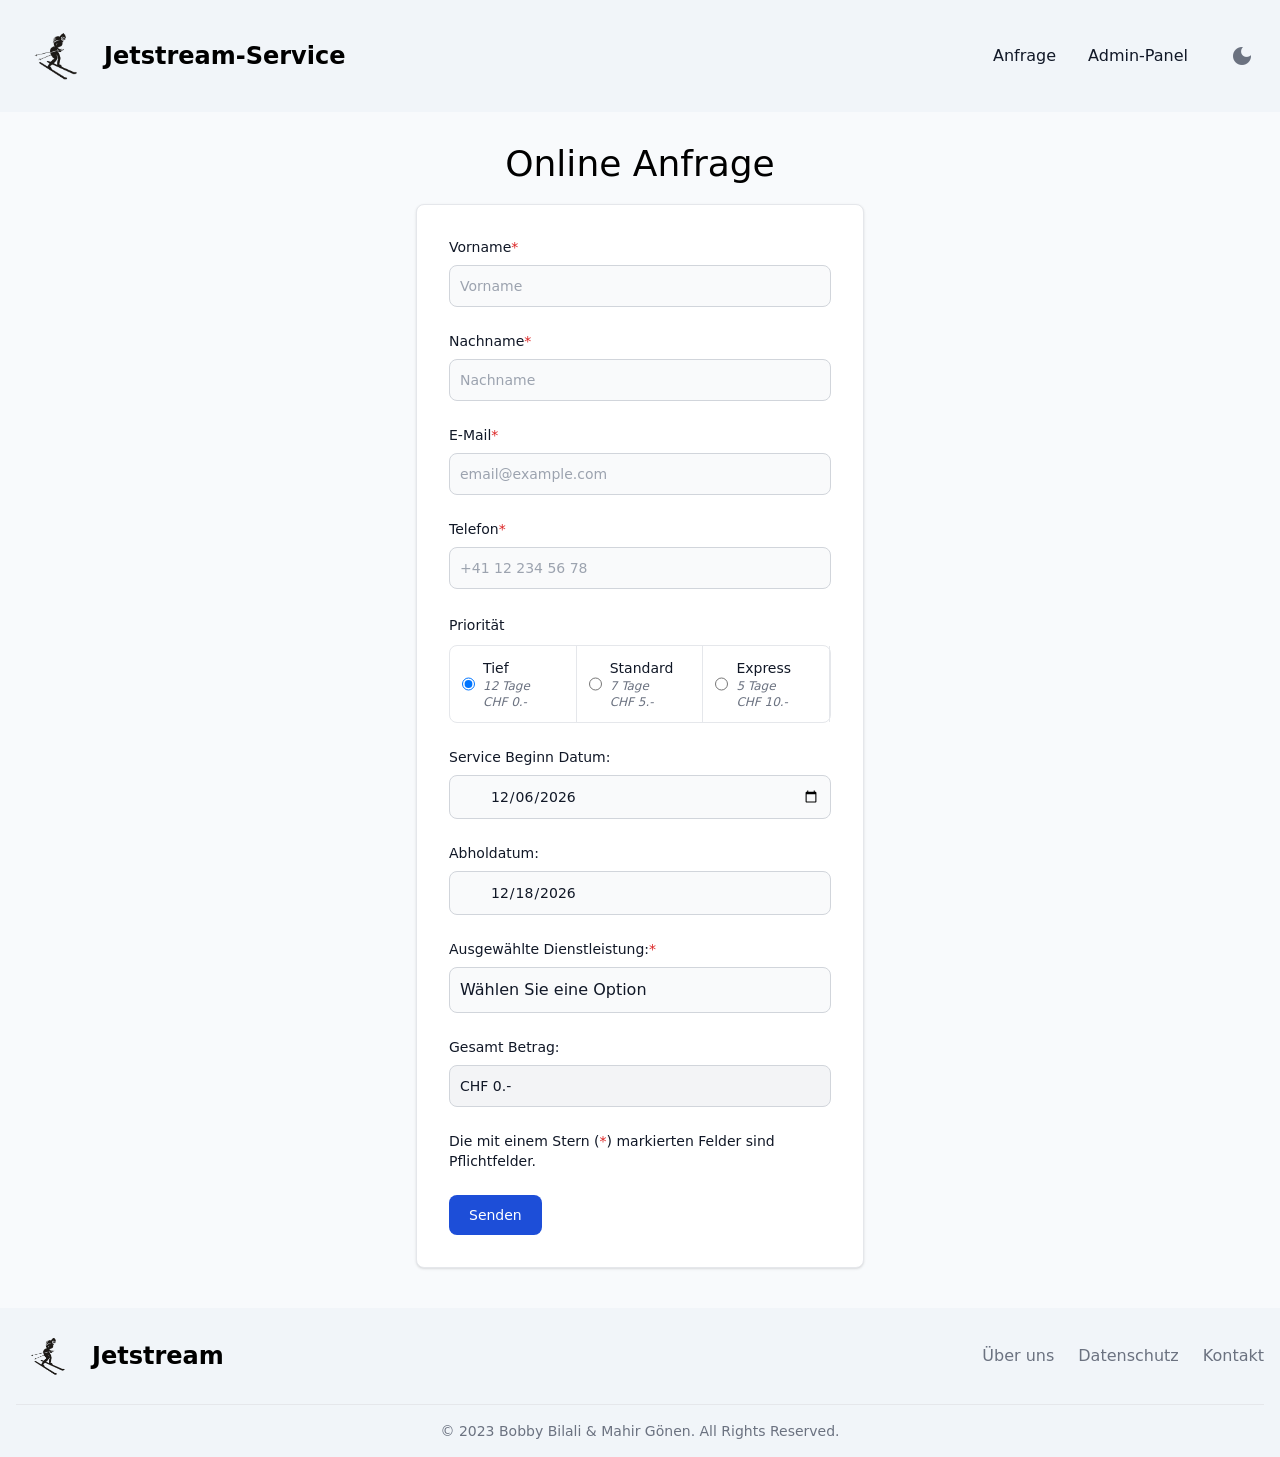
==== commit 81c59a0b: "delete calendar and init new datepicker" ====
--- a/JetstreamSkiserviceAPI/wwwroot/index.html
+++ b/JetstreamSkiserviceAPI/wwwroot/index.html
@@ -251,87 +251,35 @@
           </ul>
 
           <!-- Date picker -->
-          <div class="hidden">
-            <div class="days">
-              <div
-                class="grid flex-1 block grid-cols-7 mb-1 text-sm font-semibold leading-9 text-center text-gray-900 border-0 rounded-lg cursor-default days-of-week dow"
-              ></div>
-              <div
-                class="grid flex-1 block w-64 h-6 grid-cols-7 text-sm font-medium font-semibold leading-6 leading-9 text-center text-gray-500 text-gray-900 border-0 rounded-lg cursor-default datepicker-grid dark:text-gray-400"
-              ></div>
-            </div>
-            <div class="calendar-weeks">
-              <div class="flex days-of-week">
-                <span
-                  class="h-6 text-sm font-medium leading-6 text-gray-500 dow dark:text-gray-400"
-                ></span>
-              </div>
-              <div
-                class="flex-1 block text-sm font-semibold leading-9 text-center text-gray-900 border-0 rounded-lg cursor-default weeks week"
-              ></div>
-            </div>
-          </div>
+          <!-- Service Beginn Datum -->
           <div class="mt-6 mb-4">
             <label
-              for="date"
+              for="startDate"
               class="block mb-2 text-sm font-medium text-gray-900 dark:text-white"
               >Service Beginn Datum:</label
             >
-
             <div class="relative">
-              <div
-                class="absolute inset-y-0 left-0 flex items-center pl-3.5 pointer-events-none"
-              >
-                <svg
-                  class="w-4 h-4 text-gray-500 dark:text-gray-400"
-                  aria-hidden="true"
-                  xmlns="http://www.w3.org/2000/svg"
-                  fill="currentColor"
-                  viewBox="0 0 20 20"
-                >
-                  <path
-                    d="M20 4a2 2 0 0 0-2-2h-2V1a1 1 0 0 0-2 0v1h-3V1a1 1 0 0 0-2 0v1H6V1a1 1 0 0 0-2 0v1H2a2 2 0 0 0-2 2v2h20V4ZM0 18a2 2 0 0 0 2 2h16a2 2 0 0 0 2-2V8H0v10Zm5-8h10a1 1 0 0 1 0 2H5a1 1 0 0 1 0-2Z"
-                  />
-                </svg>
-              </div>
               <input
                 id="startDate"
-                datepicker
-                type="text"
-                class="bg-gray-50 border border-gray-300 text-gray-900 text-sm rounded-lg focus:ring-blue-500 focus:border-blue-500 block w-full pl-10 p-2.5 dark:bg-gray-700 dark:border-gray-600 dark:placeholder-gray-400 dark:text-white dark:focus:ring-blue-500 dark:focus:border-blue-500"
-                placeholder="Select date"
-                readonly
+                type="date"
+                class="bg-gray-50 border border-gray-300 text-gray-900 text-sm rounded-lg focus:ring-blue-500 focus:border-blue-500 block w-full pl-10 p-2.5 cursor-pointer dark:bg-gray-700 dark:border-gray-600 dark:text-white"
+                onkeydown="return false"
               />
             </div>
           </div>
 
+          <!-- Abholdatum -->
           <div class="mt-6 mb-4">
             <label
-              for="date"
+              for="endDate"
               class="block mb-2 text-sm font-medium text-gray-900 dark:text-white"
               >Abholdatum:</label
             >
-
             <div class="relative">
-              <div
-                class="absolute inset-y-0 left-0 flex items-center pl-3.5 pointer-events-none"
-              >
-                <svg
-                  class="w-4 h-4 text-gray-500 dark:text-gray-400"
-                  aria-hidden="true"
-                  xmlns="http://www.w3.org/2000/svg"
-                  fill="currentColor"
-                  viewBox="0 0 20 20"
-                >
-                  <path
-                    d="M20 4a2 2 0 0 0-2-2h-2V1a1 1 0 0 0-2 0v1h-3V1a1 1 0 0 0-2 0v1H6V1a1 1 0 0 0-2 0v1H2a2 2 0 0 0-2 2v2h20V4ZM0 18a2 2 0 0 0 2 2h16a2 2 0 0 0 2-2V8H0v10Zm5-8h10a1 1 0 0 1 0 2H5a1 1 0 0 1 0-2Z"
-                  />
-                </svg>
-              </div>
               <input
                 id="endDate"
-                type="text"
-                class="bg-gray-50 border border-gray-300 text-gray-900 text-sm rounded-lg focus:ring-blue-500 focus:border-blue-500 block w-full pl-10 p-2.5 dark:bg-gray-700 dark:border-gray-600 dark:placeholder-gray-400 dark:text-white dark:focus:ring-blue-500 dark:focus:border-blue-500"
+                type="date"
+                class="bg-gray-50 border border-gray-300 text-gray-900 text-sm rounded-lg focus:ring-blue-500 focus:border-blue-500 block w-full pl-10 p-2.5 dark:bg-gray-700 dark:border-gray-600 dark:text-white"
                 readonly
               />
             </div>
@@ -461,6 +409,5 @@
     <!-- TEMPLATE_END: templates\footer.html -->
     <script src="./js/main.js"></script>
     <script src="./js/form.js"></script>
-    <script src="./js/calendar.js"></script>
   </body>
 </html>
--- a/JetstreamSkiserviceAPI/wwwroot/css/styles.css
+++ b/JetstreamSkiserviceAPI/wwwroot/css/styles.css
@@ -735,10 +735,6 @@
   height: 80vh;
 }
 
-.h-screen {
-  height: 100vh;
-}
-
 .h-\[90vh\] {
   height: 90vh;
 }
@@ -769,10 +765,6 @@
 
 .w-full {
   width: 100%;
-}
-
-.max-w-7xl {
-  max-width: 80rem;
 }
 
 .max-w-md {
@@ -963,6 +955,11 @@
   background-color: rgb(254 202 202 / var(--tw-bg-opacity));
 }
 
+.bg-red-700 {
+  --tw-bg-opacity: 1;
+  background-color: rgb(185 28 28 / var(--tw-bg-opacity));
+}
+
 .bg-slate-100 {
   --tw-bg-opacity: 1;
   background-color: rgb(241 245 249 / var(--tw-bg-opacity));
@@ -976,11 +973,6 @@
 .bg-white {
   --tw-bg-opacity: 1;
   background-color: rgb(255 255 255 / var(--tw-bg-opacity));
-}
-
-.bg-red-700 {
-  --tw-bg-opacity: 1;
-  background-color: rgb(185 28 28 / var(--tw-bg-opacity));
 }
 
 .stroke-green-600 {
